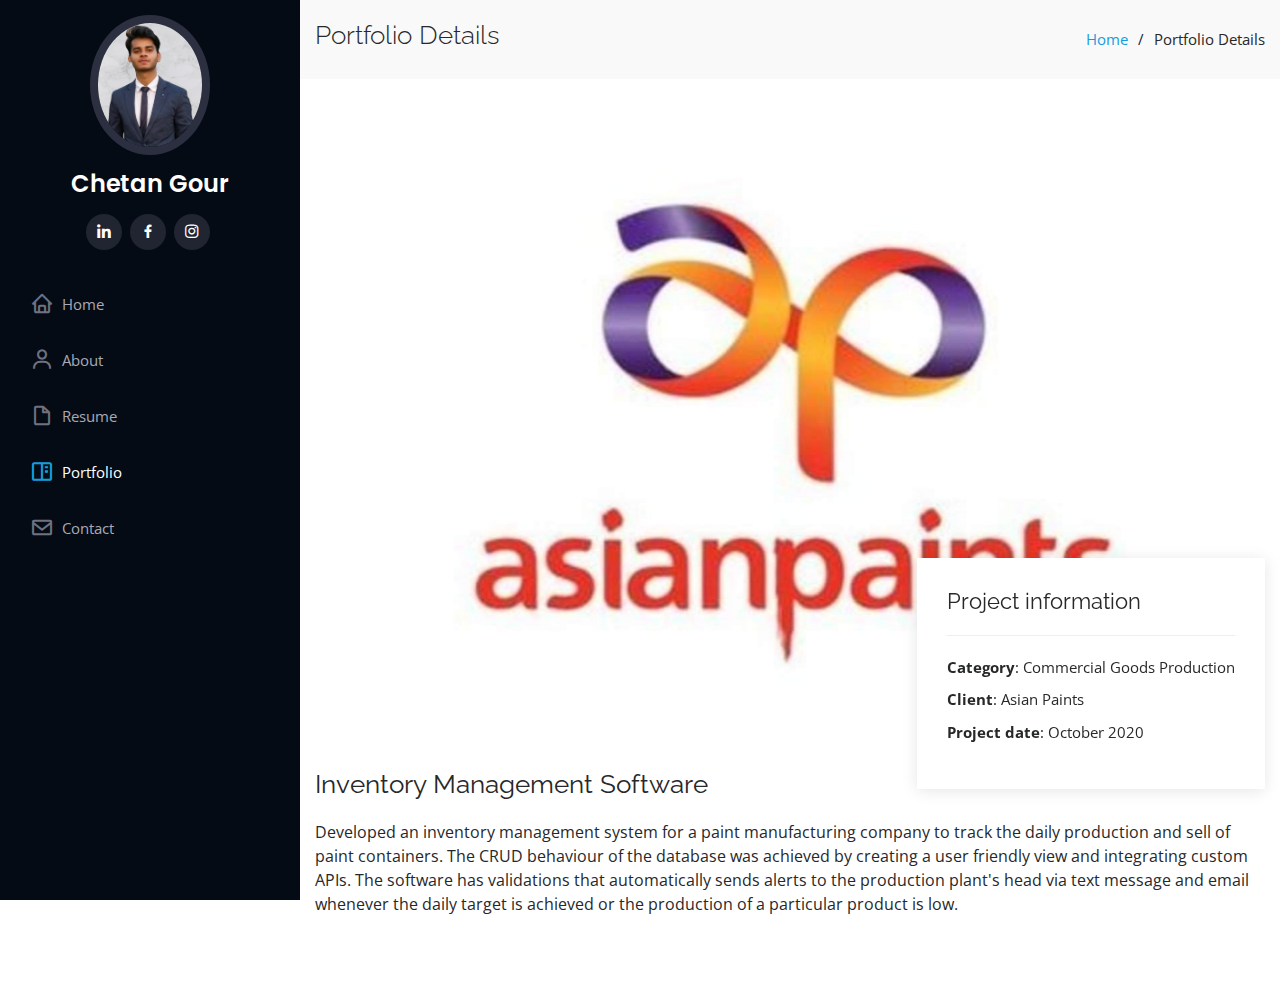
==== portfolio-details-web1.html @ 102744c3 "first version" ====
<!DOCTYPE html>
<html lang="en">

<head>
  <meta charset="utf-8">
  <meta content="width=device-width, initial-scale=1.0" name="viewport">

  <title>Portfolio Details - iPortfolio Bootstrap Template</title>
  <meta content="" name="description">
  <meta content="" name="keywords">

  <!-- Favicons -->
  <link href="assets/img/favicon.png" rel="icon">
  <link href="assets/img/apple-touch-icon.png" rel="apple-touch-icon">

  <!-- Google Fonts -->
  <link href="https://fonts.googleapis.com/css?family=Open+Sans:300,300i,400,400i,600,600i,700,700i|Raleway:300,300i,400,400i,500,500i,600,600i,700,700i|Poppins:300,300i,400,400i,500,500i,600,600i,700,700i" rel="stylesheet">

  <!-- Vendor CSS Files -->
  <link href="assets/vendor/bootstrap/css/bootstrap.min.css" rel="stylesheet">
  <link href="assets/vendor/icofont/icofont.min.css" rel="stylesheet">
  <link href="assets/vendor/boxicons/css/boxicons.min.css" rel="stylesheet">
  <link href="assets/vendor/venobox/venobox.css" rel="stylesheet">
  <link href="assets/vendor/owl.carousel/assets/owl.carousel.min.css" rel="stylesheet">
  <link href="assets/vendor/aos/aos.css" rel="stylesheet">

  <!-- Template Main CSS File -->
  <link href="assets/css/style.css" rel="stylesheet">

  <!-- =======================================================
  * Template Name: iPortfolio - v1.5.1
  * Template URL: https://bootstrapmade.com/iportfolio-bootstrap-portfolio-websites-template/
  * Author: BootstrapMade.com
  * License: https://bootstrapmade.com/license/
  ======================================================== -->
</head>

<body>

  <!-- ======= Mobile nav toggle button ======= -->
  <button type="button" class="mobile-nav-toggle d-xl-none"><i class="icofont-navigation-menu"></i></button>

  <!-- ======= Header ======= -->
  <header id="header">
    <div class="d-flex flex-column">

      <div class="profile">
        <img src="assets/img/profile_img.jpg" alt="" class="img-fluid rounded-circle">
        <h1 class="text-light"><a href="index.html">Chetan Gour</a></h1>
        <div class="social-links mt-3 text-center">
          <a href="#" onclick="redirect_linkedin()" class="linkedin"><i class="bx bxl-linkedin"></i></a>
          <!-- <i class="bx bxl-linkedin linkedin"></i> -->
          <a href="#" onclick="redirect_facebook()" class="facebook"><i class="bx bxl-facebook"></i></a>
          <a href="#" onclick="redirect_instagram()" class="instagram"><i class="bx bxl-instagram"></i></a>
        </div>
      </div>

      <script>
        function redirect_linkedin()
        {
          location.href = "https://www.linkedin.com/in/chetan-gour/"
        }

        function redirect_instagram()
        {
          location.href = "https://www.instagram.com/chetan0088/"
        }

        function redirect_facebook()
        {
          location.href = "https://www.facebook.com/chetan.gour.710/"
        }
      </script>

      <nav class="nav-menu">
        <ul>
          <li><a href="index.html"><i class="bx bx-home"></i> <span>Home</span></a></li>
          <li><a href="index.html"><i class="bx bx-user"></i> <span>About</span></a></li>
          <li><a href="index.html"><i class="bx bx-file-blank"></i> <span>Resume</span></a></li>
          <li class="active"><a href="index.html"><i class="bx bx-book-content"></i> Portfolio</a></li>
          <!-- <li><a href="#services"><i class="bx bx-server"></i> Services</a></li> -->
          <li><a href="index.html"><i class="bx bx-envelope"></i> Contact</a></li>

        </ul>
      </nav><!-- .nav-menu -->
      <button type="button" class="mobile-nav-toggle d-xl-none"><i class="icofont-navigation-menu"></i></button>

    </div>
  </header><!-- End Header -->

  <main id="main">

    <!-- ======= Breadcrumbs ======= -->
    <section id="breadcrumbs" class="breadcrumbs">
      <div class="container">

        <div class="d-flex justify-content-between align-items-center">
          <h2>Portfolio Details</h2>
          <ol>
            <li><a href="index.html">Home</a></li>
            <li>Portfolio Details</li>
          </ol>
        </div>

      </div>
    </section><!-- End Breadcrumbs -->

    <!-- ======= Portfolio Details Section ======= -->
    <section id="portfolio-details" class="portfolio-details">
      <div class="container">

        <div class="portfolio-details-container">

          <div class="owl-carousel portfolio-details-carousel">
            <img src="assets/img/asian_paints_logo.jpeg" class="img-fluid brain1_img" alt="">

          </div>

          <div class="portfolio-info">
            <h3>Project information</h3>
            <ul>
              <li><strong>Category</strong>: Commercial Goods Production</li>
              <li><strong>Client</strong>: Asian Paints</li>
              <li><strong>Project date</strong>: October 2020</li>
              <!-- <li><strong>Project URL</strong>: <a href="#">www.example.com</a></li> -->
            </ul>
          </div>

        </div>

        <div class="portfolio-description">
          <h2>Inventory Management Software</h2>
          <p>
            Developed an inventory management system for a paint manufacturing company to track the daily production and sell of paint containers. The CRUD behaviour of the database was achieved by creating a user friendly view and integrating custom APIs. The software has validations that automatically sends alerts to the production plant's head via text message and email whenever the daily target is achieved or the production of a particular product is low.
          </p>
        </div>

      </div>
    </section><!-- End Portfolio Details Section -->

  </main><!-- End #main -->



  <a href="#" class="back-to-top"><i class="icofont-simple-up"></i></a>

  <!-- Vendor JS Files -->
  <script src="assets/vendor/jquery/jquery.min.js"></script>
  <script src="assets/vendor/bootstrap/js/bootstrap.bundle.min.js"></script>
  <script src="assets/vendor/jquery.easing/jquery.easing.min.js"></script>
  <script src="assets/vendor/php-email-form/validate.js"></script>
  <script src="assets/vendor/waypoints/jquery.waypoints.min.js"></script>
  <script src="assets/vendor/counterup/counterup.min.js"></script>
  <script src="assets/vendor/isotope-layout/isotope.pkgd.min.js"></script>
  <script src="assets/vendor/venobox/venobox.min.js"></script>
  <script src="assets/vendor/owl.carousel/owl.carousel.min.js"></script>
  <script src="assets/vendor/typed.js/typed.min.js"></script>
  <script src="assets/vendor/aos/aos.js"></script>

  <!-- Template Main JS File -->
  <script src="assets/js/main.js"></script>

</body>

</html>
---- assets/vendor/venobox/venobox.css ----
/* ------ venobox.css --------*/
.vbox-overlay *, .vbox-overlay *:before, .vbox-overlay *:after{
    -webkit-backface-visibility: hidden;
    -webkit-box-sizing:border-box;
    -moz-box-sizing:border-box;
    box-sizing:border-box;
}
.vbox-overlay * { 
    -webkit-backface-visibility: visible;
    backface-visibility: visible;
}
.vbox-overlay{
    display: -webkit-flex;
    display: flex;
    -webkit-flex-direction: column;
    flex-direction: column;
    -webkit-justify-content: center;
    justify-content: center;
    -webkit-align-items: center;
    align-items: center;
    position: fixed;
    left: 0;
    top: 0;
    bottom: 0;
    right: 0;
    z-index: 999999;
}

/* ----- navigation ----- */
.vbox-title{
    width: 100%;
    height: 40px;
    float: left;
    text-align: center;
    line-height: 28px;
    font-size: 12px;
    padding: 6px 50px;
    overflow: hidden;
    position: fixed;
    display: none;
    left: 0;
    z-index: 89;
}
.vbox-close{
    cursor: pointer;
    position: fixed;
    top: -1px;
    right: 0;
    width: 50px;
    height: 40px;
    padding: 6px;
    display: block;
    background-position:10px center;
    overflow: hidden;
    font-size: 24px;
    line-height: 1;
    text-align: center;
    z-index: 99;
}
.vbox-left{
    cursor: pointer;
    position: fixed;
    left: 0;
    height: 40px;
    overflow: hidden;
    line-height: 28px;
    font-size: 12px;
    z-index: 99;
    display: flex;
    align-items:center;
}
.vbox-num{
    display: inline-block;
    margin: 6px 0 6px 15px;
}
/* ----- Social share ----- */
.vbox-share{
    line-height: 28px;
    font-size: 12px;
    overflow: hidden;
    position: fixed;
    left: 0;
    z-index: 98;
    display: flex;
    align-items:center;
    justify-content: center;
    width: 100%;
    text-align: center;
}
.vbox-share svg{
    max-height: 28px;
    width: 28px;
    z-index: 10;
    margin-left: 12px;
    margin-top: 6px;
    margin-bottom: 6px;
    vertical-align: middle;
}


/* ----- navigation ARROWS ----- */
.vbox-next, .vbox-prev{
    position: fixed;
    top: 50%;
    margin-top: -15px;
    overflow: hidden;
    cursor: pointer;
    display: block;
    width: 45px;
    height: 45px;
    z-index: 99;
}
.vbox-next span, .vbox-prev span{
    position: relative;
    width: 20px;
    height: 20px;
    border: 2px solid transparent;
    border-top-color: #B6B6B6;
    border-right-color: #B6B6B6;
    text-indent: -100px;
    position: absolute;
    top: 8px;
    display: block;
}
.vbox-prev{
    left: 15px;
}
.vbox-next{
    right: 15px;
}
.vbox-prev span{
    left: 10px;
    -ms-transform: rotate(-135deg);
    -webkit-transform: rotate(-135deg);
    transform: rotate(-135deg);
}
.vbox-next span{
    -ms-transform: rotate(45deg);
    -webkit-transform: rotate(45deg);
    transform: rotate(45deg);
    right: 10px;
}
/* ------- inline window ------ */
.vbox-inline{
    width: 420px;
    height: 315px;
    height: 70vh;
    padding: 10px;
    background: #fff;
    margin: 0 auto;
    overflow: auto;
    text-align: left;
}
/* ------- Video & iFrames window ------ */
.venoframe{
    max-width: 100%;
    width: 100%;
    border: none;
    width: 100%;
    height: 260px;
    height: 70vh;
}
.venoframe.vbvid{
    height: 260px;
}
@media (min-width: 768px) {
    .venoframe, .vbox-inline{
        width: 90%;
        height: 360px;
        height: 70vh;
    }
    .venoframe.vbvid{
        width: 640px;
        height: 360px;
    }
}
@media (min-width: 992px) {
    .venoframe, .vbox-inline{
        max-width: 1200px;
        width: 80%;
        height: 540px;
        height: 70vh;
    }
    .venoframe.vbvid{
        width: 960px;
        height: 540px;
    }
}
/* 
Please do NOT edit this part! 
or at least read this note: http://i.imgur.com/7C0ws9e.gif
*/
.vbox-open{
    overflow: hidden;
}
.vbox-container{
    position: absolute;
    left: 0;
    right: 0;
    top: 0;
    bottom: 0;
    overflow-x: hidden;
    overflow-y: scroll;
    overflow-scrolling: touch;
    -webkit-overflow-scrolling: touch;
    z-index: 20;
    max-height: 100%;

}

.vbox-content{
    text-align: center;
    float: left;
    width: 100%;
    position: relative;
    overflow: hidden;
    padding: 20px 4%;
}
.vbox-container img{
    max-width: 100%;
    height: auto;
}
.vbox-figlio{
    box-shadow: 0 0 12px rgba(0,0,0,0.19), 0 6px 6px rgba(0,0,0,0.23);
    max-width: 100%;
    text-align: initial;
}
img.vbox-figlio{
    -webkit-user-select: none;
-khtml-user-select: none;
-moz-user-select: none;
-o-user-select: none;
user-select: none;
}
.vbox-content.swipe-left{
    margin-left: -200px !important;
}
.vbox-content.swipe-right{
    margin-left: 200px !important;
}
.vbox-animated{
    webkit-transition: margin 300ms ease-out;
    transition: margin 300ms ease-out;
}

/* ---------- preloader ----------
 * SPINKIT 
 * http://tobiasahlin.com/spinkit/
-------------------------------- */
.sk-double-bounce,.sk-rotating-plane{width:40px;height:40px;margin:40px auto}.sk-rotating-plane{background-color:#333;-webkit-animation:sk-rotatePlane 1.2s infinite ease-in-out;animation:sk-rotatePlane 1.2s infinite ease-in-out}@-webkit-keyframes sk-rotatePlane{0%{-webkit-transform:perspective(120px) rotateX(0) rotateY(0);transform:perspective(120px) rotateX(0) rotateY(0)}50%{-webkit-transform:perspective(120px) rotateX(-180.1deg) rotateY(0);transform:perspective(120px) rotateX(-180.1deg) rotateY(0)}100%{-webkit-transform:perspective(120px) rotateX(-180deg) rotateY(-179.9deg);transform:perspective(120px) rotateX(-180deg) rotateY(-179.9deg)}}@keyframes sk-rotatePlane{0%{-webkit-transform:perspective(120px) rotateX(0) rotateY(0);transform:perspective(120px) rotateX(0) rotateY(0)}50%{-webkit-transform:perspective(120px) rotateX(-180.1deg) rotateY(0);transform:perspective(120px) rotateX(-180.1deg) rotateY(0)}100%{-webkit-transform:perspective(120px) rotateX(-180deg) rotateY(-179.9deg);transform:perspective(120px) rotateX(-180deg) rotateY(-179.9deg)}}.sk-double-bounce{position:relative}.sk-double-bounce .sk-child{width:100%;height:100%;border-radius:50%;background-color:#333;opacity:.6;position:absolute;top:0;left:0;-webkit-animation:sk-doubleBounce 2s infinite ease-in-out;animation:sk-doubleBounce 2s infinite ease-in-out}.sk-chasing-dots .sk-child,.sk-spinner-pulse,.sk-three-bounce .sk-child{background-color:#333;border-radius:100%}.sk-double-bounce .sk-double-bounce2{-webkit-animation-delay:-1s;animation-delay:-1s}@-webkit-keyframes sk-doubleBounce{0%,100%{-webkit-transform:scale(0);transform:scale(0)}50%{-webkit-transform:scale(1);transform:scale(1)}}@keyframes sk-doubleBounce{0%,100%{-webkit-transform:scale(0);transform:scale(0)}50%{-webkit-transform:scale(1);transform:scale(1)}}.sk-wave{margin:40px auto;width:50px;height:40px;text-align:center;font-size:10px}.sk-wave .sk-rect{background-color:#333;height:100%;width:6px;display:inline-block;-webkit-animation:sk-waveStretchDelay 1.2s infinite ease-in-out;animation:sk-waveStretchDelay 1.2s infinite ease-in-out}.sk-wave .sk-rect1{-webkit-animation-delay:-1.2s;animation-delay:-1.2s}.sk-wave .sk-rect2{-webkit-animation-delay:-1.1s;animation-delay:-1.1s}.sk-wave .sk-rect3{-webkit-animation-delay:-1s;animation-delay:-1s}.sk-wave .sk-rect4{-webkit-animation-delay:-.9s;animation-delay:-.9s}.sk-wave .sk-rect5{-webkit-animation-delay:-.8s;animation-delay:-.8s}@-webkit-keyframes sk-waveStretchDelay{0%,100%,40%{-webkit-transform:scaleY(.4);transform:scaleY(.4)}20%{-webkit-transform:scaleY(1);transform:scaleY(1)}}@keyframes sk-waveStretchDelay{0%,100%,40%{-webkit-transform:scaleY(.4);transform:scaleY(.4)}20%{-webkit-transform:scaleY(1);transform:scaleY(1)}}.sk-wandering-cubes{margin:40px auto;width:40px;height:40px;position:relative}.sk-wandering-cubes .sk-cube{background-color:#333;width:10px;height:10px;position:absolute;top:0;left:0;-webkit-animation:sk-wanderingCube 1.8s ease-in-out -1.8s infinite both;animation:sk-wanderingCube 1.8s ease-in-out -1.8s infinite both}.sk-chasing-dots,.sk-spinner-pulse{width:40px;height:40px;margin:40px auto}.sk-wandering-cubes .sk-cube2{-webkit-animation-delay:-.9s;animation-delay:-.9s}@-webkit-keyframes sk-wanderingCube{0%{-webkit-transform:rotate(0);transform:rotate(0)}25%{-webkit-transform:translateX(30px) rotate(-90deg) scale(.5);transform:translateX(30px) rotate(-90deg) scale(.5)}50%{-webkit-transform:translateX(30px) translateY(30px) rotate(-179deg);transform:translateX(30px) translateY(30px) rotate(-179deg)}50.1%{-webkit-transform:translateX(30px) translateY(30px) rotate(-180deg);transform:translateX(30px) translateY(30px) rotate(-180deg)}75%{-webkit-transform:translateX(0) translateY(30px) rotate(-270deg) scale(.5);transform:translateX(0) translateY(30px) rotate(-270deg) scale(.5)}100%{-webkit-transform:rotate(-360deg);transform:rotate(-360deg)}}@keyframes sk-wanderingCube{0%{-webkit-transform:rotate(0);transform:rotate(0)}25%{-webkit-transform:translateX(30px) rotate(-90deg) scale(.5);transform:translateX(30px) rotate(-90deg) scale(.5)}50%{-webkit-transform:translateX(30px) translateY(30px) rotate(-179deg);transform:translateX(30px) translateY(30px) rotate(-179deg)}50.1%{-webkit-transform:translateX(30px) translateY(30px) rotate(-180deg);transform:translateX(30px) translateY(30px) rotate(-180deg)}75%{-webkit-transform:translateX(0) translateY(30px) rotate(-270deg) scale(.5);transform:translateX(0) translateY(30px) rotate(-270deg) scale(.5)}100%{-webkit-transform:rotate(-360deg);transform:rotate(-360deg)}}.sk-spinner-pulse{-webkit-animation:sk-pulseScaleOut 1s infinite ease-in-out;animation:sk-pulseScaleOut 1s infinite ease-in-out}@-webkit-keyframes sk-pulseScaleOut{0%{-webkit-transform:scale(0);transform:scale(0)}100%{-webkit-transform:scale(1);transform:scale(1);opacity:0}}@keyframes sk-pulseScaleOut{0%{-webkit-transform:scale(0);transform:scale(0)}100%{-webkit-transform:scale(1);transform:scale(1);opacity:0}}.sk-chasing-dots{position:relative;text-align:center;-webkit-animation:sk-chasingDotsRotate 2s infinite linear;animation:sk-chasingDotsRotate 2s infinite linear}.sk-chasing-dots .sk-child{width:60%;height:60%;display:inline-block;position:absolute;top:0;-webkit-animation:sk-chasingDotsBounce 2s infinite ease-in-out;animation:sk-chasingDotsBounce 2s infinite ease-in-out}.sk-chasing-dots .sk-dot2{top:auto;bottom:0;-webkit-animation-delay:-1s;animation-delay:-1s}@-webkit-keyframes sk-chasingDotsRotate{100%{-webkit-transform:rotate(360deg);transform:rotate(360deg)}}@keyframes sk-chasingDotsRotate{100%{-webkit-transform:rotate(360deg);transform:rotate(360deg)}}@-webkit-keyframes sk-chasingDotsBounce{0%,100%{-webkit-transform:scale(0);transform:scale(0)}50%{-webkit-transform:scale(1);transform:scale(1)}}@keyframes sk-chasingDotsBounce{0%,100%{-webkit-transform:scale(0);transform:scale(0)}50%{-webkit-transform:scale(1);transform:scale(1)}}.sk-three-bounce{margin:40px auto;width:80px;text-align:center}.sk-three-bounce .sk-child{width:20px;height:20px;display:inline-block;-webkit-animation:sk-three-bounce 1.4s ease-in-out 0s infinite both;animation:sk-three-bounce 1.4s ease-in-out 0s infinite both}.sk-circle .sk-child:before,.sk-fading-circle .sk-circle:before{display:block;border-radius:100%;content:'';background-color:#333}.sk-three-bounce .sk-bounce1{-webkit-animation-delay:-.32s;animation-delay:-.32s}.sk-three-bounce .sk-bounce2{-webkit-animation-delay:-.16s;animation-delay:-.16s}@-webkit-keyframes sk-three-bounce{0%,100%,80%{-webkit-transform:scale(0);transform:scale(0)}40%{-webkit-transform:scale(1);transform:scale(1)}}@keyframes sk-three-bounce{0%,100%,80%{-webkit-transform:scale(0);transform:scale(0)}40%{-webkit-transform:scale(1);transform:scale(1)}}.sk-circle{margin:40px auto;width:40px;height:40px;position:relative}.sk-circle .sk-child{width:100%;height:100%;position:absolute;left:0;top:0}.sk-circle .sk-child:before{margin:0 auto;width:15%;height:15%;-webkit-animation:sk-circleBounceDelay 1.2s infinite ease-in-out both;animation:sk-circleBounceDelay 1.2s infinite ease-in-out both}.sk-circle .sk-circle2{-webkit-transform:rotate(30deg);-ms-transform:rotate(30deg);transform:rotate(30deg)}.sk-circle .sk-circle3{-webkit-transform:rotate(60deg);-ms-transform:rotate(60deg);transform:rotate(60deg)}.sk-circle .sk-circle4{-webkit-transform:rotate(90deg);-ms-transform:rotate(90deg);transform:rotate(90deg)}.sk-circle .sk-circle5{-webkit-transform:rotate(120deg);-ms-transform:rotate(120deg);transform:rotate(120deg)}.sk-circle .sk-circle6{-webkit-transform:rotate(150deg);-ms-transform:rotate(150deg);transform:rotate(150deg)}.sk-circle .sk-circle7{-webkit-transform:rotate(180deg);-ms-transform:rotate(180deg);transform:rotate(180deg)}.sk-circle .sk-circle8{-webkit-transform:rotate(210deg);-ms-transform:rotate(210deg);transform:rotate(210deg)}.sk-circle .sk-circle9{-webkit-transform:rotate(240deg);-ms-transform:rotate(240deg);transform:rotate(240deg)}.sk-circle .sk-circle10{-webkit-transform:rotate(270deg);-ms-transform:rotate(270deg);transform:rotate(270deg)}.sk-circle .sk-circle11{-webkit-transform:rotate(300deg);-ms-transform:rotate(300deg);transform:rotate(300deg)}.sk-circle .sk-circle12{-webkit-transform:rotate(330deg);-ms-transform:rotate(330deg);transform:rotate(330deg)}.sk-circle .sk-circle2:before{-webkit-animation-delay:-1.1s;animation-delay:-1.1s}.sk-circle .sk-circle3:before{-webkit-animation-delay:-1s;animation-delay:-1s}.sk-circle .sk-circle4:before{-webkit-animation-delay:-.9s;animation-delay:-.9s}.sk-circle .sk-circle5:before{-webkit-animation-delay:-.8s;animation-delay:-.8s}.sk-circle .sk-circle6:before{-webkit-animation-delay:-.7s;animation-delay:-.7s}.sk-circle .sk-circle7:before{-webkit-animation-delay:-.6s;animation-delay:-.6s}.sk-circle .sk-circle8:before{-webkit-animation-delay:-.5s;animation-delay:-.5s}.sk-circle .sk-circle9:before{-webkit-animation-delay:-.4s;animation-delay:-.4s}.sk-circle .sk-circle10:before{-webkit-animation-delay:-.3s;animation-delay:-.3s}.sk-circle .sk-circle11:before{-webkit-animation-delay:-.2s;animation-delay:-.2s}.sk-circle .sk-circle12:before{-webkit-animation-delay:-.1s;animation-delay:-.1s}@-webkit-keyframes sk-circleBounceDelay{0%,100%,80%{-webkit-transform:scale(0);transform:scale(0)}40%{-webkit-transform:scale(1);transform:scale(1)}}@keyframes sk-circleBounceDelay{0%,100%,80%{-webkit-transform:scale(0);transform:scale(0)}40%{-webkit-transform:scale(1);transform:scale(1)}}.sk-cube-grid{width:40px;height:40px;margin:40px auto}.sk-cube-grid .sk-cube{width:33.33%;height:33.33%;background-color:#333;float:left;-webkit-animation:sk-cubeGridScaleDelay 1.3s infinite ease-in-out;animation:sk-cubeGridScaleDelay 1.3s infinite ease-in-out}.sk-cube-grid .sk-cube1{-webkit-animation-delay:.2s;animation-delay:.2s}.sk-cube-grid .sk-cube2{-webkit-animation-delay:.3s;animation-delay:.3s}.sk-cube-grid .sk-cube3{-webkit-animation-delay:.4s;animation-delay:.4s}.sk-cube-grid .sk-cube4{-webkit-animation-delay:.1s;animation-delay:.1s}.sk-cube-grid .sk-cube5{-webkit-animation-delay:.2s;animation-delay:.2s}.sk-cube-grid .sk-cube6{-webkit-animation-delay:.3s;animation-delay:.3s}.sk-cube-grid .sk-cube7{-webkit-animation-delay:0ms;animation-delay:0ms}.sk-cube-grid .sk-cube8{-webkit-animation-delay:.1s;animation-delay:.1s}.sk-cube-grid .sk-cube9{-webkit-animation-delay:.2s;animation-delay:.2s}@-webkit-keyframes sk-cubeGridScaleDelay{0%,100%,70%{-webkit-transform:scale3D(1,1,1);transform:scale3D(1,1,1)}35%{-webkit-transform:scale3D(0,0,1);transform:scale3D(0,0,1)}}@keyframes sk-cubeGridScaleDelay{0%,100%,70%{-webkit-transform:scale3D(1,1,1);transform:scale3D(1,1,1)}35%{-webkit-transform:scale3D(0,0,1);transform:scale3D(0,0,1)}}.sk-fading-circle{margin:40px auto;width:40px;height:40px;position:relative}.sk-fading-circle .sk-circle{width:100%;height:100%;position:absolute;left:0;top:0}.sk-fading-circle .sk-circle:before{margin:0 auto;width:15%;height:15%;-webkit-animation:sk-circleFadeDelay 1.2s infinite ease-in-out both;animation:sk-circleFadeDelay 1.2s infinite ease-in-out both}.sk-fading-circle .sk-circle2{-webkit-transform:rotate(30deg);-ms-transform:rotate(30deg);transform:rotate(30deg)}.sk-fading-circle .sk-circle3{-webkit-transform:rotate(60deg);-ms-transform:rotate(60deg);transform:rotate(60deg)}.sk-fading-circle .sk-circle4{-webkit-transform:rotate(90deg);-ms-transform:rotate(90deg);transform:rotate(90deg)}.sk-fading-circle .sk-circle5{-webkit-transform:rotate(120deg);-ms-transform:rotate(120deg);transform:rotate(120deg)}.sk-fading-circle .sk-circle6{-webkit-transform:rotate(150deg);-ms-transform:rotate(150deg);transform:rotate(150deg)}.sk-fading-circle .sk-circle7{-webkit-transform:rotate(180deg);-ms-transform:rotate(180deg);transform:rotate(180deg)}.sk-fading-circle .sk-circle8{-webkit-transform:rotate(210deg);-ms-transform:rotate(210deg);transform:rotate(210deg)}.sk-fading-circle .sk-circle9{-webkit-transform:rotate(240deg);-ms-transform:rotate(240deg);transform:rotate(240deg)}.sk-fading-circle .sk-circle10{-webkit-transform:rotate(270deg);-ms-transform:rotate(270deg);transform:rotate(270deg)}.sk-fading-circle .sk-circle11{-webkit-transform:rotate(300deg);-ms-transform:rotate(300deg);transform:rotate(300deg)}.sk-fading-circle .sk-circle12{-webkit-transform:rotate(330deg);-ms-transform:rotate(330deg);transform:rotate(330deg)}.sk-fading-circle .sk-circle2:before{-webkit-animation-delay:-1.1s;animation-delay:-1.1s}.sk-fading-circle .sk-circle3:before{-webkit-animation-delay:-1s;animation-delay:-1s}.sk-fading-circle .sk-circle4:before{-webkit-animation-delay:-.9s;animation-delay:-.9s}.sk-fading-circle .sk-circle5:before{-webkit-animation-delay:-.8s;animation-delay:-.8s}.sk-fading-circle .sk-circle6:before{-webkit-animation-delay:-.7s;animation-delay:-.7s}.sk-fading-circle .sk-circle7:before{-webkit-animation-delay:-.6s;animation-delay:-.6s}.sk-fading-circle .sk-circle8:before{-webkit-animation-delay:-.5s;animation-delay:-.5s}.sk-fading-circle .sk-circle9:before{-webkit-animation-delay:-.4s;animation-delay:-.4s}.sk-fading-circle .sk-circle10:before{-webkit-animation-delay:-.3s;animation-delay:-.3s}.sk-fading-circle .sk-circle11:before{-webkit-animation-delay:-.2s;animation-delay:-.2s}.sk-fading-circle .sk-circle12:before{-webkit-animation-delay:-.1s;animation-delay:-.1s}@-webkit-keyframes sk-circleFadeDelay{0%,100%,39%{opacity:0}40%{opacity:1}}@keyframes sk-circleFadeDelay{0%,100%,39%{opacity:0}40%{opacity:1}}.sk-folding-cube{margin:40px auto;width:40px;height:40px;position:relative;-webkit-transform:rotateZ(45deg);transform:rotateZ(45deg)}.sk-folding-cube .sk-cube{float:left;width:50%;height:50%;position:relative;-webkit-transform:scale(1.1);-ms-transform:scale(1.1);transform:scale(1.1)}.sk-folding-cube .sk-cube:before{content:'';position:absolute;top:0;left:0;width:100%;height:100%;background-color:#333;-webkit-animation:sk-foldCubeAngle 2.4s infinite linear both;animation:sk-foldCubeAngle 2.4s infinite linear both;-webkit-transform-origin:100% 100%;-ms-transform-origin:100% 100%;transform-origin:100% 100%}.sk-folding-cube .sk-cube2{-webkit-transform:scale(1.1) rotateZ(90deg);transform:scale(1.1) rotateZ(90deg)}.sk-folding-cube .sk-cube3{-webkit-transform:scale(1.1) rotateZ(180deg);transform:scale(1.1) rotateZ(180deg)}.sk-folding-cube .sk-cube4{-webkit-transform:scale(1.1) rotateZ(270deg);transform:scale(1.1) rotateZ(270deg)}.sk-folding-cube .sk-cube2:before{-webkit-animation-delay:.3s;animation-delay:.3s}.sk-folding-cube .sk-cube3:before{-webkit-animation-delay:.6s;animation-delay:.6s}.sk-folding-cube .sk-cube4:before{-webkit-animation-delay:.9s;animation-delay:.9s}@-webkit-keyframes sk-foldCubeAngle{0%,10%{-webkit-transform:perspective(140px) rotateX(-180deg);transform:perspective(140px) rotateX(-180deg);opacity:0}25%,75%{-webkit-transform:perspective(140px) rotateX(0);transform:perspective(140px) rotateX(0);opacity:1}100%,90%{-webkit-transform:perspective(140px) rotateY(180deg);transform:perspective(140px) rotateY(180deg);opacity:0}}@keyframes sk-foldCubeAngle{0%,10%{-webkit-transform:perspective(140px) rotateX(-180deg);transform:perspective(140px) rotateX(-180deg);opacity:0}25%,75%{-webkit-transform:perspective(140px) rotateX(0);transform:perspective(140px) rotateX(0);opacity:1}100%,90%{-webkit-transform:perspective(140px) rotateY(180deg);transform:perspective(140px) rotateY(180deg);opacity:0}}
---- assets/css/style.css ----
/**
* Template Name: iPortfolio - v1.5.1
* Template URL: https://bootstrapmade.com/iportfolio-bootstrap-portfolio-websites-template/
* Author: BootstrapMade.com
* License: https://bootstrapmade.com/license/
*/

/*--------------------------------------------------------------
# General
--------------------------------------------------------------*/
body {
  font-family: "Open Sans", sans-serif;
  color: #272829;
}

a {
  color: #149ddd;
}

a:hover {
  color: #37b3ed;
  text-decoration: none;
}

h1, h2, h3, h4, h5, h6 {
  font-family: "Raleway", sans-serif;
}

/*--------------------------------------------------------------
# Back to top button
--------------------------------------------------------------*/
.back-to-top {
  position: fixed;
  display: none;
  width: 40px;
  height: 40px;
  border-radius: 50px;
  right: 15px;
  bottom: 15px;
  background: #149ddd;
  color: #fff;
  transition: display 0.5s ease-in-out;
  z-index: 99999;
}

.back-to-top i {
  font-size: 24px;
  position: absolute;
  top: 7px;
  left: 8px;
}

.back-to-top:hover {
  color: #fff;
  background: #2eafec;
  transition: background 0.2s ease-in-out;
}

.portfolio_img_naad
{
  /* width: 348px; */
  height: 300px;
}

.portfolio_img_brain
{
  /* width: 348px; */
  height: 300px;
}

.portfolio_img_asian
{
  height: 300px;
}

.app1_img
{
  object-fit: contain;
  height: 600px;
}
.brain1_img
{
  object-fit: contain;
  height: 600px;
}

/*--------------------------------------------------------------
# Header
--------------------------------------------------------------*/
#header {
  position: fixed;
  top: 0;
  left: 0;
  bottom: 0;
  width: 300px;
  transition: all ease-in-out 0.5s;
  z-index: 9997;
  transition: all 0.5s;
  padding: 0 15px;
  background: #040b14;
  overflow-y: auto;
}

#header .profile img {
  margin: 15px auto;
  display: block;
  width: 120px;
  border: 8px solid #2c2f3f;
}

#header .profile h1 {
  font-size: 24px;
  margin: 0;
  padding: 0;
  font-weight: 600;
  -moz-text-align-last: center;
  text-align-last: center;
  font-family: "Poppins", sans-serif;
}

#header .profile h1 a, #header .profile h1 a:hover {
  color: #fff;
  text-decoration: none;
}

#header .profile .social-links a {
  font-size: 18px;
  display: inline-block;
  background: #212431;
  color: #fff;
  line-height: 1;
  padding: 8px 0;
  margin-right: 4px;
  border-radius: 50%;
  text-align: center;
  width: 36px;
  height: 36px;
  transition: 0.3s;
}

#header .profile .social-links a:hover {
  background: #149ddd;
  color: #fff;
  text-decoration: none;
}

#main {
  margin-left: 300px;
}

@media (max-width: 1199px) {
  #header {
    left: -300px;
  }
  #main {
    margin-left: 0;
  }
}

/*--------------------------------------------------------------
# Navigation Menu
--------------------------------------------------------------*/
/* Desktop Navigation */
.nav-menu {
  padding-top: 30px;
}

.nav-menu * {
  margin: 0;
  padding: 0;
  list-style: none;
}

.nav-menu > ul > li {
  position: relative;
  white-space: nowrap;
}

.nav-menu a {
  display: flex;
  align-items: center;
  color: #a8a9b4;
  padding: 12px 15px;
  margin-bottom: 8px;
  transition: 0.3s;
  font-size: 15px;
}

.nav-menu a i {
  font-size: 24px;
  padding-right: 8px;
  color: #6f7180;
}

.nav-menu a:hover, .nav-menu .active > a, .nav-menu li:hover > a {
  text-decoration: none;
  color: #fff;
}

.nav-menu a:hover i, .nav-menu .active > a i, .nav-menu li:hover > a i {
  color: #149ddd;
}

/* Mobile Navigation */
.mobile-nav-toggle {
  position: fixed;
  right: 15px;
  top: 15px;
  z-index: 9998;
  border: 0;
  background: none;
  font-size: 24px;
  transition: all 0.4s;
  outline: none !important;
  line-height: 1;
  cursor: pointer;
  text-align: right;
}

.mobile-nav-toggle i {
  color: #149ddd;
}

.mobile-nav-active {
  overflow: hidden;
}

.mobile-nav-active #header {
  left: 0;
}

.mobile-nav-active .mobile-nav-toggle i {
  color: #fff;
}

/*--------------------------------------------------------------
# Hero Section
--------------------------------------------------------------*/
#hero {
  width: 100%;
  height: 100vh;
  background: url("../img/mybackground.jpg") top center;
  background-size: cover;
}

#hero:before {
  content: "";
  background: rgba(5, 13, 24, 0.3);
  position: absolute;
  bottom: 0;
  top: 0;
  left: 0;
  right: 0;
  z-index: 1;
}

#hero .hero-container {
  position: relative;
  z-index: 2;
  min-width: 300px;
}

#hero h1 {
  margin: 0 0 10px 0;
  font-size: 64px;
  font-weight: 700;
  line-height: 56px;
  color: #fff;
}

#hero p {
  color: #fff;
  margin-bottom: 50px;
  font-size: 26px;
  font-family: "Poppins", sans-serif;
}

#hero p span {
  color: #fff;
  padding-bottom: 4px;
  letter-spacing: 1px;
  border-bottom: 3px solid #149ddd;
}

@media (min-width: 1024px) {
  #hero {
    background-attachment: fixed;
  }
}

@media (max-width: 768px) {
  #hero h1 {
    font-size: 28px;
    line-height: 36px;
  }
  #hero h2 {
    font-size: 18px;
    line-height: 24px;
    margin-bottom: 30px;
  }
}

/*--------------------------------------------------------------
# Sections General
--------------------------------------------------------------*/
section {
  padding: 60px 0;
  overflow: hidden;
}

.section-bg {
  background: #f5f8fd;
}

.section-title {
  padding-bottom: 30px;
}

.section-title h2 {
  font-size: 32px;
  font-weight: bold;
  margin-bottom: 20px;
  padding-bottom: 20px;
  position: relative;
  color: #173b6c;
}

.section-title h2::after {
  content: '';
  position: absolute;
  display: block;
  width: 50px;
  height: 3px;
  background: #149ddd;
  bottom: 0;
  left: 0;
}

.section-title p {
  margin-bottom: 0;
}

/*--------------------------------------------------------------
# About
--------------------------------------------------------------*/
.about .content h3 {
  font-weight: 700;
  font-size: 26px;
  color: #173b6c;
}

.about .content ul {
  list-style: none;
  padding: 0;
}

.about .content ul li {
  padding-bottom: 10px;
}

.about .content ul i {
  font-size: 20px;
  padding-right: 2px;
  color: #149ddd;
}

.about .content p:last-child {
  margin-bottom: 0;
}

/*--------------------------------------------------------------
# Facts
--------------------------------------------------------------*/
.facts {
  padding-bottom: 30px;
}

.facts .count-box {
  padding: 30px;
  width: 100%;
}

.facts .count-box i {
  display: block;
  font-size: 44px;
  color: #149ddd;
  float: left;
}

.facts .count-box span {
  font-size: 48px;
  line-height: 40px;
  display: block;
  font-weight: 700;
  color: #050d18;
  margin-left: 60px;
}

.facts .count-box p {
  padding: 15px 0 0 0;
  margin: 0 0 0 60px;
  font-family: "Raleway", sans-serif;
  font-size: 14px;
  color: #122f57;
}

.facts .count-box a {
  font-weight: 600;
  display: block;
  margin-top: 20px;
  color: #122f57;
  font-size: 15px;
  font-family: "Poppins", sans-serif;
  transition: ease-in-out 0.3s;
}

.facts .count-box a:hover {
  color: #1f5297;
}

/*--------------------------------------------------------------
# Akills
--------------------------------------------------------------*/
.skills .progress {
  height: 50px;
  display: block;
  background: none;
}

.skills .progress .skill {
  padding: 10px 0;
  margin: 0 0 6px 0;
  text-transform: uppercase;
  display: block;
  font-weight: 600;
  font-family: "Poppins", sans-serif;
  color: #050d18;
}

.skills .progress .skill .val {
  float: right;
  font-style: normal;
}

.skills .progress-bar-wrap {
  background: #dce8f8;
}

.skills .progress-bar {
  width: 1px;
  height: 10px;
  transition: .9s;
  background-color: #149ddd;
}

/*--------------------------------------------------------------
# Resume
--------------------------------------------------------------*/
.resume .resume-title {
  font-size: 26px;
  font-weight: 700;
  margin-top: 20px;
  margin-bottom: 20px;
  color: #050d18;
}

.resume .resume-item {
  padding: 0 0 20px 20px;
  margin-top: -2px;
  border-left: 2px solid #1f5297;
  position: relative;
}

.resume .resume-item h4 {
  line-height: 18px;
  font-size: 18px;
  font-weight: 600;
  text-transform: uppercase;
  font-family: "Poppins", sans-serif;
  color: #050d18;
  margin-bottom: 10px;
}

.resume .resume-item h5 {
  font-size: 16px;
  background: #e4edf9;
  padding: 5px 15px;
  display: inline-block;
  font-weight: 600;
  margin-bottom: 10px;
}

.resume .resume-item ul {
  padding-left: 20px;
}

.resume .resume-item ul li {
  padding-bottom: 10px;
}

.resume .resume-item:last-child {
  padding-bottom: 0;
}

.resume .resume-item::before {
  content: "";
  position: absolute;
  width: 16px;
  height: 16px;
  border-radius: 50px;
  left: -9px;
  top: 0;
  background: #fff;
  border: 2px solid #1f5297;
}

/*--------------------------------------------------------------
# Portfolio
--------------------------------------------------------------*/
.portfolio .portfolio-item {
  margin-bottom: 30px;
}

.portfolio #portfolio-flters {
  padding: 0;
  margin: 0 auto 35px auto;
  list-style: none;
  text-align: center;
  background: #fff;
  border-radius: 50px;
  padding: 2px 15px;
}

.portfolio #portfolio-flters li {
  cursor: pointer;
  display: inline-block;
  padding: 10px 15px 8px 15px;
  font-size: 14px;
  font-weight: 600;
  line-height: 1;
  text-transform: uppercase;
  color: #272829;
  margin-bottom: 5px;
  transition: all 0.3s ease-in-out;
}

.portfolio #portfolio-flters li:hover, .portfolio #portfolio-flters li.filter-active {
  color: #149ddd;
}

.portfolio #portfolio-flters li:last-child {
  margin-right: 0;
}

.portfolio .portfolio-wrap {
  transition: 0.3s;
  position: relative;
  overflow: hidden;
  z-index: 1;
}

.portfolio .portfolio-wrap::before {
  content: "";
  background: rgba(255, 255, 255, 0.5);
  position: absolute;
  left: 0;
  right: 0;
  top: 0;
  bottom: 0;
  transition: all ease-in-out 0.3s;
  z-index: 2;
  opacity: 0;
}

.portfolio .portfolio-wrap .portfolio-links {
  opacity: 1;
  left: 0;
  right: 0;
  bottom: -60px;
  z-index: 3;
  position: absolute;
  transition: all ease-in-out 0.3s;
  display: flex;
  justify-content: center;
}

.portfolio .portfolio-wrap .portfolio-links a {
  color: #fff;
  font-size: 28px;
  text-align: center;
  background: rgba(20, 157, 221, 0.75);
  transition: 0.3s;
  width: 50%;
}

.portfolio .portfolio-wrap .portfolio-links a:hover {
  background: rgba(20, 157, 221, 0.95);
}

.portfolio .portfolio-wrap .portfolio-links a + a {
  border-left: 1px solid #37b3ed;
}

.portfolio .portfolio-wrap:hover::before {
  top: 0;
  left: 0;
  right: 0;
  bottom: 0;
  opacity: 1;
}

.portfolio .portfolio-wrap:hover .portfolio-links {
  opacity: 1;
  bottom: 0;
}

/*--------------------------------------------------------------
# Services
--------------------------------------------------------------*/
.services .icon-box {
  margin-bottom: 20px;
}

.services .icon {
  float: left;
  display: flex;
  align-items: center;
  justify-content: center;
  width: 54px;
  height: 54px;
  background: #149ddd;
  border-radius: 50%;
  transition: 0.5s;
  border: 1px solid #149ddd;
}

.services .icon i {
  color: #fff;
  font-size: 24px;
}

.services .icon-box:hover .icon {
  background: #fff;
}

.services .icon-box:hover .icon i {
  color: #149ddd;
}

.services .title {
  margin-left: 80px;
  font-weight: 700;
  margin-bottom: 15px;
  font-size: 18px;
}

.services .title a {
  color: #343a40;
}

.services .title a:hover {
  color: #149ddd;
}

.services .description {
  margin-left: 80px;
  line-height: 24px;
  font-size: 14px;
}

/*--------------------------------------------------------------
# Testimonials
--------------------------------------------------------------*/
.testimonials .testimonial-item {
  box-sizing: content-box;
  text-align: center;
  min-height: 320px;
}

.testimonials .testimonial-item .testimonial-img {
  width: 90px;
  border-radius: 50%;
  margin: 0 auto;
}

.testimonials .testimonial-item h3 {
  font-size: 18px;
  font-weight: bold;
  margin: 10px 0 5px 0;
  color: #111;
}

.testimonials .testimonial-item h4 {
  font-size: 14px;
  color: #999;
  margin: 0;
}

.testimonials .testimonial-item .quote-icon-left, .testimonials .testimonial-item .quote-icon-right {
  color: #c3e8fa;
  font-size: 26px;
}

.testimonials .testimonial-item .quote-icon-left {
  display: inline-block;
  left: -5px;
  position: relative;
}

.testimonials .testimonial-item .quote-icon-right {
  display: inline-block;
  right: -5px;
  position: relative;
  top: 10px;
}

.testimonials .testimonial-item p {
  font-style: italic;
  margin: 0 15px 15px 15px;
  padding: 20px;
  background: #fff;
  position: relative;
  margin-bottom: 35px;
  border-radius: 6px;
  box-shadow: 0px 2px 15px rgba(0, 0, 0, 0.1);
}

.testimonials .testimonial-item p::after {
  content: "";
  width: 0;
  height: 0;
  border-top: 20px solid #fff;
  border-right: 20px solid transparent;
  border-left: 20px solid transparent;
  position: absolute;
  bottom: -20px;
  left: calc(50% - 20px);
}

.testimonials .owl-nav, .testimonials .owl-dots {
  margin-top: 5px;
  text-align: center;
}

.testimonials .owl-dot {
  display: inline-block;
  margin: 0 5px;
  width: 12px;
  height: 12px;
  border-radius: 50%;
  background-color: #ddd !important;
}

.testimonials .owl-dot.active {
  background-color: #149ddd !important;
}

@media (max-width: 767px) {
  .testimonials {
    margin: 30px 10px;
  }
}

/*--------------------------------------------------------------
# Contact
--------------------------------------------------------------*/
.contact {
  padding-bottom: 130px;
}

.contact .info {
  padding: 30px;
  background: #fff;
  width: 100%;
  box-shadow: 0 0 24px 0 rgba(0, 0, 0, 0.12);
}

.contact .info i {
  font-size: 20px;
  color: #149ddd;
  float: left;
  width: 44px;
  height: 44px;
  background: #dff3fc;
  display: flex;
  justify-content: center;
  align-items: center;
  border-radius: 50px;
  transition: all 0.3s ease-in-out;
}

.contact .info h4 {
  padding: 0 0 0 60px;
  font-size: 22px;
  font-weight: 600;
  margin-bottom: 5px;
  color: #050d18;
}

.contact .info p {
  padding: 0 0 10px 60px;
  margin-bottom: 20px;
  font-size: 14px;
  color: #173b6c;
}

.contact .info .email p {
  padding-top: 5px;
}

.contact .info .social-links {
  padding-left: 60px;
}

.contact .info .social-links a {
  font-size: 18px;
  display: inline-block;
  background: #333;
  color: #fff;
  line-height: 1;
  padding: 8px 0;
  border-radius: 50%;
  text-align: center;
  width: 36px;
  height: 36px;
  transition: 0.3s;
  margin-right: 10px;
}

.contact .info .social-links a:hover {
  background: #149ddd;
  color: #fff;
}

.contact .info .email:hover i, .contact .info .address:hover i, .contact .info .phone:hover i {
  background: #149ddd;
  color: #fff;
}

.contact .php-email-form {
  width: 100%;
  padding: 30px;
  background: #fff;
  box-shadow: 0 0 24px 0 rgba(0, 0, 0, 0.12);
}

.contact .php-email-form .form-group {
  padding-bottom: 8px;
}

.contact .php-email-form .validate {
  display: none;
  color: red;
  margin: 0 0 15px 0;
  font-weight: 400;
  font-size: 13px;
}

.contact .php-email-form .error-message {
  display: none;
  color: #fff;
  background: #ed3c0d;
  text-align: left;
  padding: 15px;
  font-weight: 600;
}

.contact .php-email-form .error-message br + br {
  margin-top: 25px;
}

.contact .php-email-form .sent-message {
  display: none;
  color: #fff;
  background: #18d26e;
  text-align: center;
  padding: 15px;
  font-weight: 600;
}

.contact .php-email-form .loading {
  display: none;
  background: #fff;
  text-align: center;
  padding: 15px;
}

.contact .php-email-form .loading:before {
  content: "";
  display: inline-block;
  border-radius: 50%;
  width: 24px;
  height: 24px;
  margin: 0 10px -6px 0;
  border: 3px solid #18d26e;
  border-top-color: #eee;
  -webkit-animation: animate-loading 1s linear infinite;
  animation: animate-loading 1s linear infinite;
}

.contact .php-email-form input, .contact .php-email-form textarea {
  border-radius: 0;
  box-shadow: none;
  font-size: 14px;
}

.contact .php-email-form input {
  height: 44px;
}

.contact .php-email-form textarea {
  padding: 10px 12px;
}

.contact .php-email-form button[type="submit"] {
  background: #149ddd;
  border: 0;
  padding: 10px 24px;
  color: #fff;
  transition: 0.4s;
  border-radius: 4px;
}

.contact .php-email-form button[type="submit"]:hover {
  background: #37b3ed;
}

@-webkit-keyframes animate-loading {
  0% {
    transform: rotate(0deg);
  }
  100% {
    transform: rotate(360deg);
  }
}

@keyframes animate-loading {
  0% {
    transform: rotate(0deg);
  }
  100% {
    transform: rotate(360deg);
  }
}

/*--------------------------------------------------------------
# Breadcrumbs
--------------------------------------------------------------*/
.breadcrumbs {
  padding: 20px 0;
  background: #f9f9f9;
}

.breadcrumbs h2 {
  font-size: 26px;
  font-weight: 300;
}

.breadcrumbs ol {
  display: flex;
  flex-wrap: wrap;
  list-style: none;
  padding: 0;
  margin: 0;
  font-size: 15px;
}

.breadcrumbs ol li + li {
  padding-left: 10px;
}

.breadcrumbs ol li + li::before {
  display: inline-block;
  padding-right: 10px;
  color: #0e2442;
  content: "/";
}

@media (max-width: 768px) {
  .breadcrumbs .d-flex {
    display: block !important;
  }
  .breadcrumbs ol {
    display: block;
  }
  .breadcrumbs ol li {
    display: inline-block;
  }
}

/*--------------------------------------------------------------
# Portfolio Details
--------------------------------------------------------------*/
.portfolio-details {
  padding-top: 40px;
}

.portfolio-details .portfolio-details-container {
  position: relative;
}

.portfolio-details .portfolio-details-carousel {
  position: relative;
  z-index: 1;
}

.portfolio-details .portfolio-details-carousel .owl-nav, .portfolio-details .portfolio-details-carousel .owl-dots {
  margin-top: 5px;
  text-align: left;
}

.portfolio-details .portfolio-details-carousel .owl-dot {
  display: inline-block;
  margin: 0 10px 0 0;
  width: 12px;
  height: 12px;
  border-radius: 50%;
  background-color: #ddd !important;
}

.portfolio-details .portfolio-details-carousel .owl-dot.active {
  background-color: #149ddd !important;
}

.portfolio-details .portfolio-info {
  padding: 30px;
  position: absolute;
  right: 0;
  bottom: -70px;
  background: #fff;
  box-shadow: 0px 2px 15px rgba(0, 0, 0, 0.1);
  z-index: 2;
}

.portfolio-details .portfolio-info h3 {
  font-size: 22px;
  font-weight: 400;
  margin-bottom: 20px;
  padding-bottom: 20px;
  border-bottom: 1px solid #eee;
}

.portfolio-details .portfolio-info ul {
  list-style: none;
  padding: 0;
  font-size: 15px;
}

.portfolio-details .portfolio-info ul li + li {
  margin-top: 10px;
}

.portfolio-details .portfolio-description {
  padding-top: 50px;
}

.portfolio-details .portfolio-description h2 {
  width: 50%;
  font-size: 26px;
  font-weight: 400;
  margin-bottom: 20px;
}

.portfolio-details .portfolio-description p {
  padding: 0;
}

@media (max-width: 768px) {
  .portfolio-details .portfolio-description h2 {
    width: 100%;
  }
  .portfolio-details .portfolio-info {
    position: static;
    margin-top: 30px;
  }
}

/*--------------------------------------------------------------
# Footer
--------------------------------------------------------------*/
#footer {
  padding: 15px;
  color: #f4f6fd;
  font-size: 14px;
  position: fixed;
  left: 0;
  bottom: 0;
  width: 300px;
  z-index: 9999;
  background: #040b14;
}

#footer .copyright {
  text-align: center;
}

#footer .credits {
  padding-top: 5px;
  text-align: center;
  font-size: 13px;
  color: #eaebf0;
}

@media (max-width: 1199px) {
  #footer {
    position: static;
    width: auto;
    padding-right: 20px 15px;
  }
}
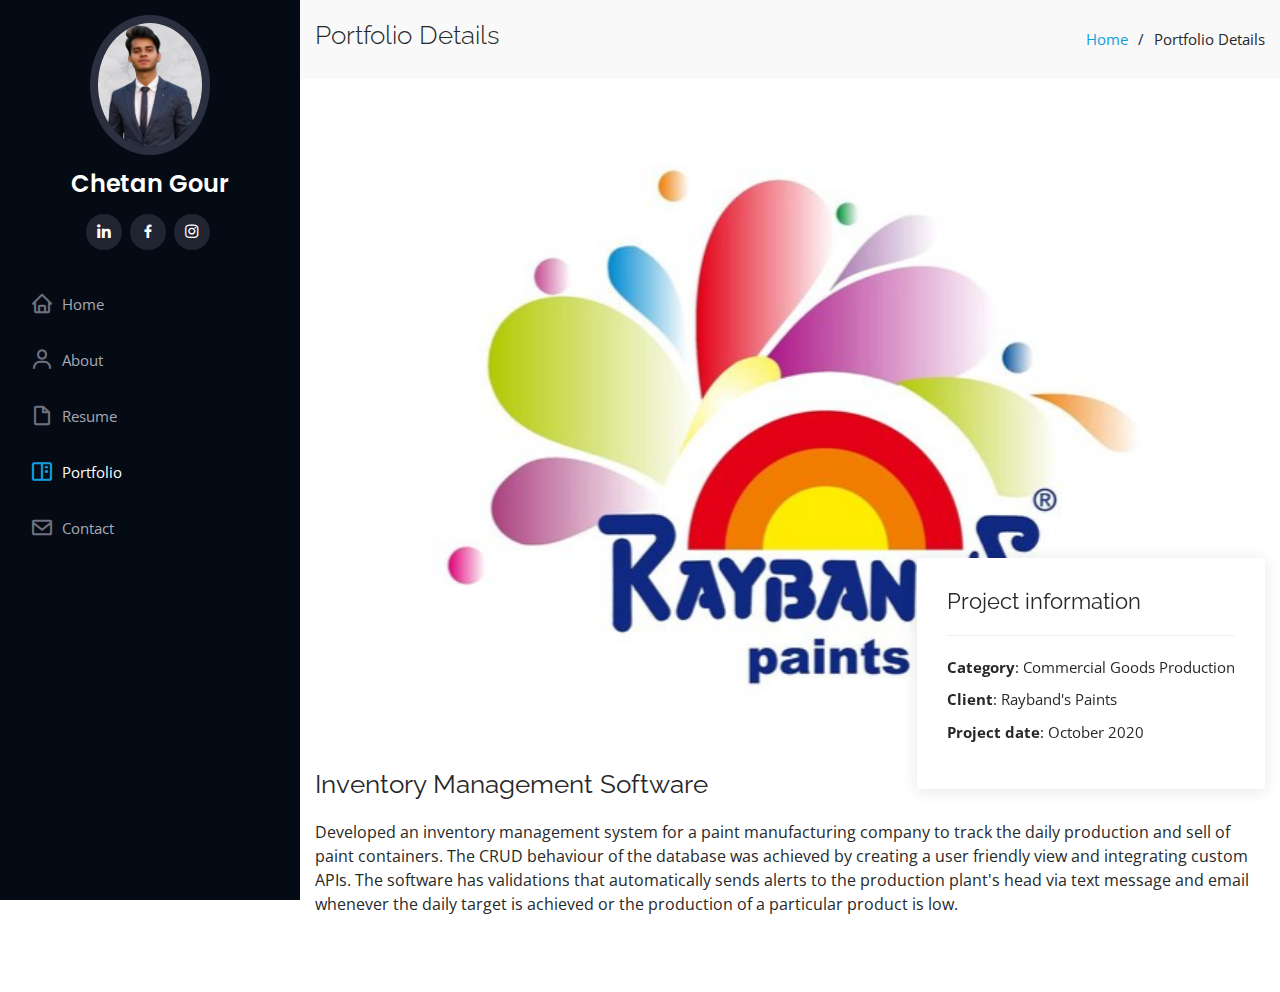
==== commit 6d5dda0e: "rayband paints" ====
--- a/portfolio-details-web1.html
+++ b/portfolio-details-web1.html
@@ -112,7 +112,7 @@
         <div class="portfolio-details-container">
 
           <div class="owl-carousel portfolio-details-carousel">
-            <img src="assets/img/asian_paints_logo.jpeg" class="img-fluid brain1_img" alt="">
+            <img src="assets/img/rayband_logo.jpg" class="img-fluid brain1_img" alt="">
 
           </div>
 
@@ -120,7 +120,7 @@
             <h3>Project information</h3>
             <ul>
               <li><strong>Category</strong>: Commercial Goods Production</li>
-              <li><strong>Client</strong>: Asian Paints</li>
+              <li><strong>Client</strong>: Rayband's Paints</li>
               <li><strong>Project date</strong>: October 2020</li>
               <!-- <li><strong>Project URL</strong>: <a href="#">www.example.com</a></li> -->
             </ul>
